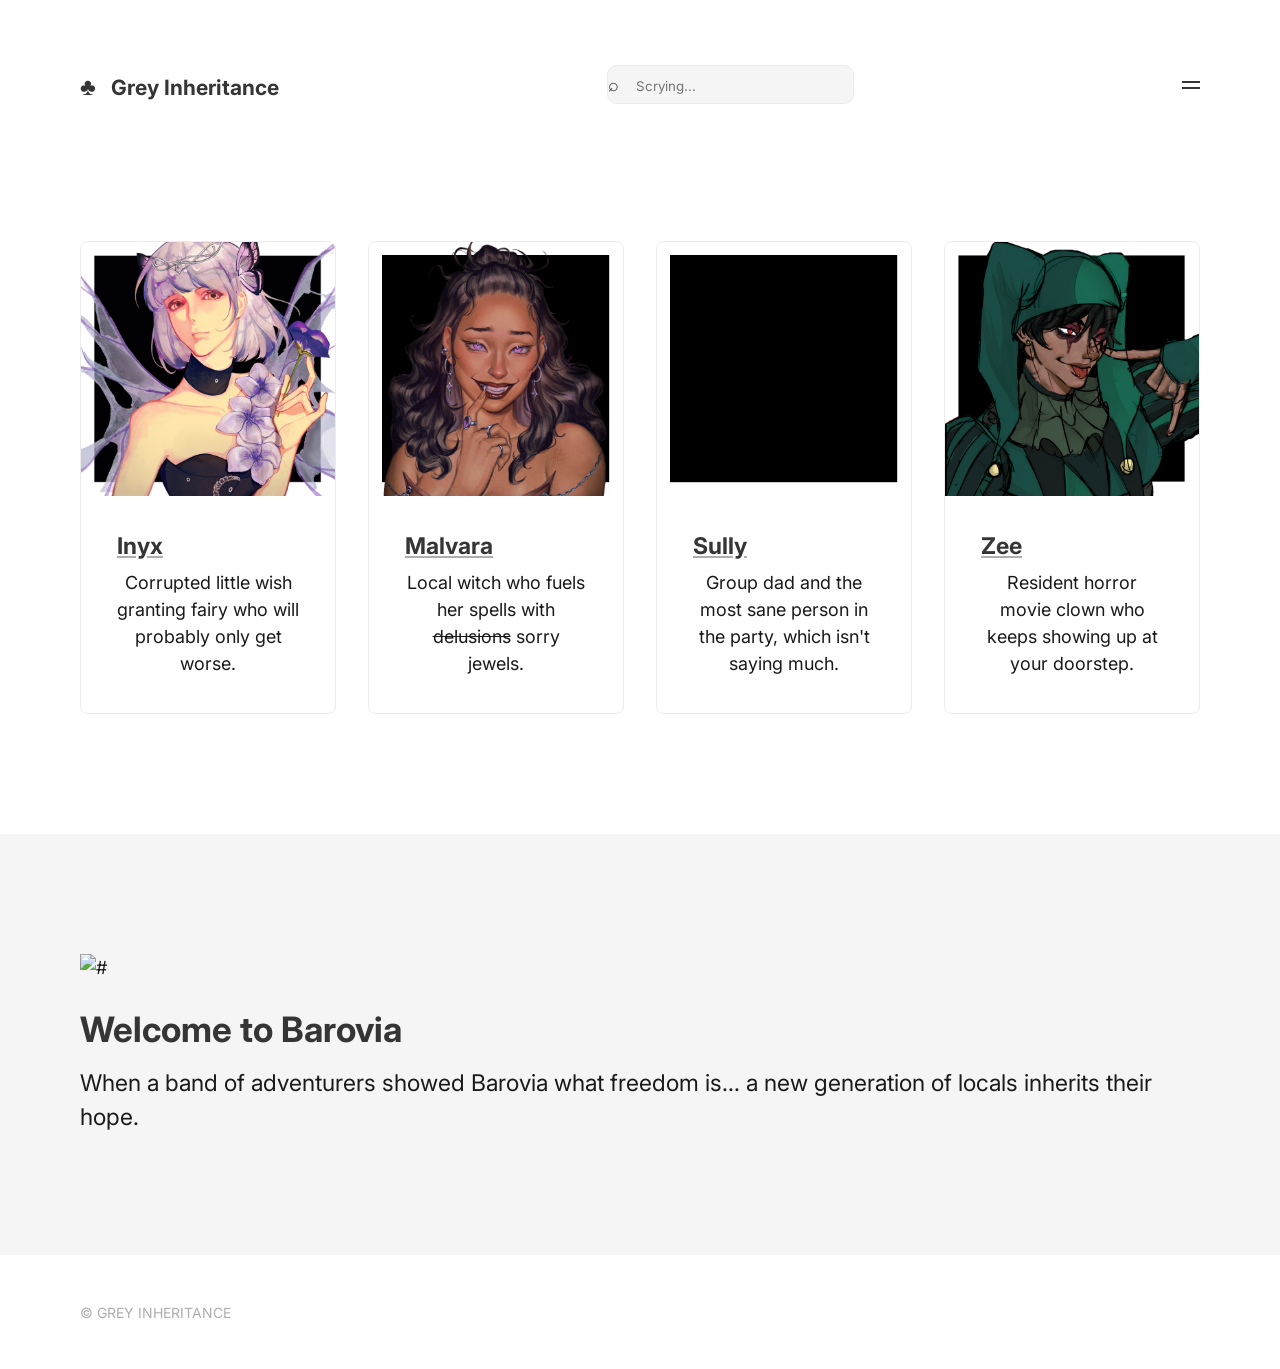
==== index.html @ 3dbb1778 "Update index.html" ====
<!DOCTYPE html>
<html lang="en">
  <head>
    <!-- META -->
    <meta charset="UTF-8">
    <meta name="viewport" content="width=device-width, initial-scale=1">
    <meta name="uisual" content="Made with Uisual (uisual.com)">
    <meta name="author" content="#">
    <meta name="description" content="#">
    <meta name="referrer" content="unsafe-url">
    <meta name="robots" content="index, follow">
    <!-- SPEED -->
    <link rel="preconnect" href="https://res.cloudinary.com">
    <link rel="dns-prefetch" href="https://res.cloudinary.com">
    <link rel="preconnect" href="https://fonts.googleapis.com">
    <link rel="dns-prefetch" href="https://fonts.googleapis.com">
    <link rel="preconnect" href="https://fonts.gstatic.com">
    <link rel="dns-prefetch" href="https://fonts.gstatic.com">
    <!-- LINK -->
    <link rel="me" href="#">
    <link rel="canonical" href="#">
    <link rel="icon" type="image/png" href="images/icon.png" sizes="48x48">
    <!-- PERFORMANCE -->
    <link rel="stylesheet" href="https://fonts.googleapis.com/css2?family=Inter:wght@400;700&display=swap">
    <link rel="preload" as="style" href="../code/style.css">
    <link rel="stylesheet" href="../code/style.css">
    <script src="../code/index.js" defer></script>
    <script src="https://code.jquery.com/jquery-4.0.0.min.js"></script>
    <script src="https://cdn.jsdelivr.net/npm/@webcomponents/webcomponentsjs@2/webcomponents-loader.min.js"></script>
    <script type="module" src="https://cdn.jsdelivr.net/gh/zerodevx/zero-md@1/src/zero-md.min.js"></script>
    <!-- TITLE -->
    <title>GREY INHERITANCE</title>
  </head>
  <body>
    <header role="banner" class="ui-section-header">
      <div class="ui-layout-container">
        <div class="ui-section-header__layout ui-layout-flex">
          <!-- TITLE -->
             <a href="/" style="text-decoration:none;"><h3><span style="font-size:1.5rem;">♣ </span>&nbsp; Grey Inheritance</h3></a>
          <!-- SEARCH BAR -->
          <form>
            <div class="ui-search-wrapper">
              <div class="ui-search-input">
                ⌕ &nbsp;
                <input type="search" class="ui-search-input-typer" placeholder="Scrying...">
              </div>
            </div>
          </form>
          <!-- HAMBURGER -->
          <input type="checkbox" id="ui-section-header--menu-id">
          <label for="ui-section-header--menu-id" class="ui-section-header--menu-icon"></label>
          <!-- MENU -->
          <nav role="navigation" class="ui-section-header--nav" id="hamburg_nav">
          </nav>
        </div>
      </div>
    </header>
    <main role="main">
      <section class="ui-section-feature">
        <div class="ui-layout-container">
          <div class="ui-section-feature__layout ui-layout-grid ui-layout-grid-4">
            <div class="ui-component-card ui-component-card--feature">
              <img src="images/characters/pcs/inyx.png" alt="#" loading="lazy">
              <div class="ui-component-card--feature-content">
                <h4 class="ui-component-card--feature-title"><a href="/inyx" title="Inyx">Inyx</a></h4>
                <p>Corrupted little wish granting fairy who will probably only get worse.</p>
              </div>
            </div>
            <div class="ui-component-card ui-component-card--feature">
              <img src="images/characters/pcs/malvara.png" alt="#" loading="lazy">
              <div class="ui-component-card--feature-content">
                <h4 class="ui-component-card--feature-title"><a href="/malvara" title="Malvara">Malvara</a></h4>
                <p>Local witch who fuels her spells with <strike>delusions</strike> sorry jewels.</p>
              </div>
            </div>
            <div class="ui-component-card ui-component-card--feature">
              <img src="images/characters/pcs/sully.png" alt="#" loading="lazy">
              <div class="ui-component-card--feature-content">
                <h4 class="ui-component-card--feature-title"><a href="/sully" title="Sully">Sully</a></h4>
                <p>Group dad and the most sane person in the party, which isn't saying much.</p>
              </div>
            </div>
            <div class="ui-component-card ui-component-card--feature">
              <img src="images/characters/pcs/zee.png" alt="#" loading="lazy">
              <div class="ui-component-card--feature-content">
                <h4 class="ui-component-card--feature-title"><a href="/zee" title="Zee">Zee</a></h4>
                <p>Resident horror movie clown who keeps showing up at your doorstep.</p>
              </div>
            </div>
          </div>
        </div>
      </section>
       <section class="ui-section-close">
        <div class="ui-layout-container">
          <div class="ui-section-close__layout ui-layout-flex">
            <div>
              <div class="ui-map">
                <img src="images/barovia.png" alt="#" loading="lazy">
              </div>
              <br>
              <h2>Welcome to Barovia</h2>
              <p class="ui-text-intro">When a band of adventurers showed Barovia what freedom is... a new generation of locals inherits their hope.</p>
            </div>
          </div>
        </div>
      </section>
    </main>
    <footer role="contentinfo" class="ui-section-footer">
      <div class="ui-layout-container">
        <div class="ui-section-footer__layout ui-layout-flex">
          <!-- COPYRIGHT -->
          <p class="ui-section-footer--copyright ui-text-note"><small>&copy; GREY INHERITANCE</small></p>
        </div>
      </div>
    </footer>
  </body>
</html>
---- code/style.css ----
/*--------------------------------------------------------------
TABLE OF CONTENT
----------------------------------------------------------------
1.0 VARIABLE
|  1.1 COLOR
|  1.2 TYPOGRAPHY
|  1.3 LAYOUT
2.0 FOUNDATION
3.0 TYPOGRAPHY
4.0 IMAGE
5.0 LAYOUT
6.0 COMPONENT
|  6.1 CTA
|  6.2 BUTTON
|  6.3 TOGGLE
|  6.4 CARD
|  6.5 LIST
7.0 SECTION
|  7.1 HEADER
|  7.4 FEATURE
|  7.8 CLOSE
|  7.9 FOOTER
8.0 MEDIA
|  8.1 768PX
|  8.2 1024PX
|  8.3 1200PX
--------------------------------------------------------------*/

/*--------------------------------------------------------------
1.0 VARIABLE
--------------------------------------------------------------*/

:root {

  /*------------------------------------------------------------
  |
  | 1.1 COLOR
  |
  ------------------------------------------------------------*/

  --ui-color-brand: #353535;

  /* COLOR PALETTE */

  --ui-color-n-000: #fff;
  --ui-color-n-050: #f5f5f5;
  --ui-color-n-100: #ebebeb;
  --ui-color-n-300: #aeaeae;
  --ui-color-n-500: #353535;
  --ui-color-n-700: #282828;
  --ui-color-n-900: #1a1a1a;

  /* BACKGROUND COLOR */
  
  --ui-color-background-primary  : var(--ui-color-n-000);
  --ui-color-background-secondary: var(--ui-color-n-050);
  --ui-color-background-tertiary : var(--ui-color-n-100);

  /* BORDER COLOR */

  --ui-color-border: var(--ui-color-n-100);

  /* TYPOGRAPHY COLOR */

  --ui-color-typography-heading: var(--ui-color-n-500);
  --ui-color-typography-body   : var(--ui-color-n-900);
  --ui-color-typography-note   : var(--ui-color-n-300);
  --ui-color-typography-button : var(--ui-color-n-000);

  /*------------------------------------------------------------
  |
  | 1.2 TYPOGRAPHY
  |
  ------------------------------------------------------------*/

  --ui-typography-typeface: "Inter", sans-serif;

  /* FONT SIZE */

  --ui-typography-h1: 1.9375rem;
  --ui-typography-h2: 1.5625rem;
  --ui-typography-h3: 1.25rem;
  --ui-typography-h4: 1rem;
  --ui-typography-p : 1rem;
  --ui-typography-s : .8125rem;

  /* LEADING */

  --ui-typography-h1-leading: 1.2;
  --ui-typography-h2-leading: 1.2;
  --ui-typography-h4-leading: 1.25;
  --ui-typography-p-leading : 1.5;

  /* MARGIN */

  --ui-typography-margin-heading: .75rem;
  --ui-typography-margin-body   : 1.125rem;

  /*------------------------------------------------------------
  |
  | 1.3 LAYOUT
  |
  ------------------------------------------------------------*/
  
  --ui-layout-container: 1.25rem;
  --ui-layout-grid     : 3.625rem;
  --ui-layout-gutter   : 1rem;

  /* GAP */
  
  --ui-gap-header  : 1rem;
  --ui-gap-cta     : .75rem;
  --ui-gap-hero    : 2rem;
  --ui-gap-customer: 2rem;
  --ui-gap-card    : 1.25rem;
  --ui-gap-pricing : 2rem;
  --ui-gap-faq     : 1.5rem;

  /* BORDER RADIUS */
  
  --ui-radius-avatar: 5rem;
  --ui-radius-button: 5rem;
  --ui-radius-card  : .5rem;

}

/*--------------------------------------------------------------
2.0 FOUNDATION
--------------------------------------------------------------*/

html { box-sizing: border-box; }

*,
*:before,
*:after { box-sizing: inherit; }

body {
  background-color: var(--ui-color-background-primary);
  color: var(--ui-color-typography-body);
  font-family: var(--ui-typography-typeface);
  font-feature-settings: "liga", "kern";
  font-size: var(--ui-typography-p);
  font-weight: 400;
  line-height: var(--ui-typography-p-leading);
  margin: 0 auto;
  text-rendering: optimizeLegibility;
  -webkit-font-smoothing: antialiased;
}

/*--------------------------------------------------------------
3.0 TYPOGRAPHY
--------------------------------------------------------------*/

a {
  color: var(--ui-color-brand);
  text-decoration-color: var(--ui-color-typography-note);
}

h1,
h2,
h4,
p,
ul { margin-top: 0; }

h1,
h2,
h4 { color: var(--ui-color-typography-heading); }

h1,
h2,
h3 { margin-bottom: var(--ui-typography-margin-heading); }

h1 {
  font-size: var(--ui-typography-h1);
  line-height: var(--ui-typography-h1-leading);
}

h2 {
  font-size: var(--ui-typography-h2);
  line-height: var(--ui-typography-h2-leading);
}

h4 {
  font-size: var(--ui-typography-h4);
  line-height: var(--ui-typography-h4-leading);
}

p,
ul { margin-bottom: calc((0.8)*var(--ui-typography-margin-heading)); }

p:last-child,
ul:last-child { margin-bottom: 0; }

strong { font-weight: 700; }

small { font-size: var(--ui-typography-s); }

.ui-text-note {
  color: var(--ui-color-typography-note);
  line-height: 1;
}

/*--------------------------------------------------------------
4.0 IMAGE
--------------------------------------------------------------*/

img,
svg {
  display: block;
  height: auto;
  margin: 0 auto;
  max-width: 100%;
}

/*--------------------------------------------------------------
5.0 LAYOUT
--------------------------------------------------------------*/

.ui-layout-container {
  padding-left: var(--ui-layout-container);
  padding-right: var(--ui-layout-container);
}

.ui-layout-flex,
.ui-layout-grid {
  align-items: center;
  justify-content: center;
}

.ui-layout-flex { display: flex; }

.ui-layout-grid { display: grid; }

/*--------------------------------------------------------------
6.0 COMPONENT
--------------------------------------------------------------*/

/*--------------------------------------------------------------
|
| 6.1 CTA
|
--------------------------------------------------------------*/

.ui-component-cta {
  flex-direction: column;
  row-gap: var(--ui-gap-cta);
}

/*--------------------------------------------------------------
|
| 6.2 BUTTON
|
--------------------------------------------------------------*/

.ui-component-button {
  border: .0625rem solid var(--ui-color-brand);
  border-radius: var(--ui-radius-button);
  display: block;
  font-weight: 700;
  line-height: 1;
  text-align: center;
  text-decoration: none;
}

.ui-component-button-primary {
  background-color: var(--ui-color-brand);
  color: var(--ui-color-typography-button);
}

.ui-component-button-secondary {
  background-color: var(--ui-color-background-primary);
  color: var(--ui-color-brand);
}

.ui-component-button-big,
.ui-component-button-normal { padding: .75rem 1rem .875rem; }

.ui-component-button-big { width: 100%; }

.ui-component-button-normal { width: fit-content; }

/*--------------------------------------------------------------
|
| 6.3 TOGGLE
|
--------------------------------------------------------------*/

input[name="toggle"] { display: none; }

.ui-component-toggle {
  background-color: var(--ui-color-background-tertiary);
  border-radius: var(--ui-radius-button);
  color: var(--ui-color-typography-note);
  font-size: var(--ui-typography-s);
  font-weight: 700;
  line-height: 1;
  margin: var(--ui-gap-pricing) auto .5rem;
  padding: .25rem;
  width: max-content;
}

.ui-component-toggle--label {
  border-radius: var(--ui-radius-button);
  cursor: pointer;
  padding: .5rem .625rem;
}

#ui-component-toggle__monthly:checked ~
div label[for=ui-component-toggle__monthly],
#ui-component-toggle__yearly:checked ~
div label[for=ui-component-toggle__yearly] {
  background-color: var(--ui-color-background-primary);
  color: var(--ui-color-typography-body);
}

/*--------------------------------------------------------------
|
| 6.4 CARD
|
--------------------------------------------------------------*/

.ui-component-card {
  border: .0625rem solid var(--ui-color-border);
  border-radius: var(--ui-radius-card);
  overflow: hidden;
  width: 100%;
}

.ui-component-card-npc-cont {
  border: .0625rem solid var(--ui-color-border);
  border-radius: var(--ui-radius-card);
  padding: 20px;
  overflow: hidden;
  width: 100%;
}

.ui-component-card-npc {
  display: flex;
  flex-direction: row;
  row-gap: var(--ui-gap-cta);
  margin: 10px;
  align-items: center;
  justify-content: center;
  overflow: hidden;
  width: 100%;
}

.ui-component-card--feature-npc { flex:1; }

/*--------------------------------------------------------------
|
| 6.5 LIST
|
--------------------------------------------------------------*/

.ui-component-list {
  grid-template-columns: 1fr;
  row-gap: .75rem;
}

.ui-component-list--item {
  background-position: left center;
  background-repeat: no-repeat;
  background-size: 1.125rem;
  list-style: none;
  padding-left: 1.875rem;
}

.ui-component-list--item-check {
  background-image: url(https://res.cloudinary.com/uisual/image/upload/assets/icons/check.svg);
}

.ui-component-list--item-cross {
  background-image: url(https://res.cloudinary.com/uisual/image/upload/assets/icons/cross.svg);
}

/*--------------------------------------------------------------
7.0 SECTION
--------------------------------------------------------------*/

/*--------------------------------------------------------------
|
| 7.1 HEADER
|
--------------------------------------------------------------*/

.ui-section-header {
  padding-bottom: 1.25rem;
  padding-top: 1.25rem;
}

.ui-section-header h2, h3, h4 {
  text-align: left;
  align-items: left;
  justify-content: left;
}

.ui-section-header__layout { justify-content: space-between; }

/* LOGO */

.ui-section-header--logo { z-index: 1; }

/* SEARCH BAR */

.ui-search-wrapper {
  width:max-content;
  display:flex;
  align-items: left;
  justify-content: left;
  float:left;
  margin-left:0px;
  padding-left:0px;
}

.ui-search-input {
  padding: 5px 0;
  border-radius: 10px;
  border:1px solid var(--ui-color-border);
  background:var(--ui-color-background-secondary);
  font-family:var(--ui-typography-typeface);
  color:var(--ui-color-typography-heading);
  outline:none;
  z-index:2;
}


.ui-search-input-typer {
  background:var(--ui-color-background-secondary);
  font-family:var(--ui-typography-typeface);
  color:var(--ui-color-typography-heading);
  outline:none;
  border:none;
}


/* HAMBURGER */

#ui-section-header--menu-id { display: none; }

.ui-section-header--menu-icon {
  cursor: pointer;
  display: block;
  height: 1.125rem;
  padding-bottom: .25rem;
  padding-top: .25rem;
  position: relative;
  width: 1.125rem;
  z-index:4;
}

.ui-section-header--menu-icon::before,
.ui-section-header--menu-icon::after {
  background: var(--ui-color-brand);
  content: "";
  height: .125rem;
  left: 0;
  position: absolute;
  transition: all 250ms cubic-bezier(.785, .135, .15, .86);
  width: 1.125rem;
}

.ui-section-header--menu-icon::before { top: .3125rem; }

.ui-section-header--menu-icon::after { top: .6875rem; }

#ui-section-header--menu-id:checked ~
.ui-section-header--menu-icon::before {
  transform: translateY(3px) rotate(135deg);
}

#ui-section-header--menu-id:checked ~
.ui-section-header--menu-icon::after {
  transform: translateY(-3px) rotate(45deg);
}

/* MENU */

.ui-section-header--nav {
  background-color: var(--ui-color-background-primary);
  box-shadow: 0 .5rem 1rem rgba(0,0,0,.05);
  height:100%;
  gap: var(--ui-gap-header);
  right: 0;
  opacity: 0;
  padding: 7.265rem 5rem 5rem;
  position: absolute;
  top: -1rem;
  transition: all 250ms cubic-bezier(.785, .135, .15, .86);
  visibility: hidden;
}

#ui-section-header--menu-id:checked ~
.ui-section-header--nav {
  font-size: var(--ui-typography-h3);
  opacity: 1;
  z-index:3;
  top: 0;
  visibility: visible;
}

.ui-section-header--nav-link {
  font-size: var(--ui-typography-h3);
  display: block;
  padding: .5rem;
  text-decoration: none;
}

.ui-section-header--nav-link a {
  display: block;
  width:100%;
  text-indent: 20px;
}

/*--------------------------------------------------------------
|
| 7.4 FEATURE
|
--------------------------------------------------------------*/

.ui-section-feature {
  padding-bottom: 5rem;
  padding-top: 5rem;
}

.ui-section-feature__layout { row-gap: var(--ui-gap-card); }

/* CARD */

.ui-component-card--feature { text-align: center; }

.ui-component-card--feature-content { padding: 2.25rem 1.5rem; }

.ui-component-card--feature-title { margin-bottom: .5rem; }



/*--------------------------------------------------------------
|
| 7.5 CHARACTER PAGES
|
--------------------------------------------------------------*/

.ui-section-feature-char {
  padding-bottom: 5rem;
  padding-top: 5rem;
}

.ui-section-feature-char__layout { row-gap: var(--ui-gap-card); }

/* CARD */

.ui-component-card--feature-char { text-align: justify; }

.ui-component-card--feature-char-content { padding: 2.25rem 1.5rem; }

.ui-component-card--feature-char-title { margin-bottom: .5rem; }

.ui-component-card--feature-char-pic {
  padding: 1.5rem 1rem 1.5rem 1.5rem; 
  border: .0625rem solid var(--ui-color-border);
  border-radius: var(--ui-radius-card);
  margin: 20px 0 20px 20px;
}

.ui-component-card--feature-char-pic img { margin-bottom:20px; padding:0px; border: .0625rem solid var(--ui-color-border); }

blockquote { margin-left:0.9rem; }
blockquote::before {
  content: "❝";
  font-size:5em;
  position:absolute;
  padding-top:calc((1.5)*var(--ui-typography-p));
  z-index:-1;
  margin-top:calc((-3.5)*var(--ui-typography-p));
  margin-left:-1.5rem;
  color:var(--ui-color-border);
}

blockquote>* {
  position: relative;
  z-index: 2;
}

.spoiler {
  max-width:100%;
  margin:1em 0;
}

.spoiler__icon { transition: transform 0.3s; padding-left:20px; font-size:var(--ui-typography-h4); }
.spoiler--open .spoiler__icon { transform:rotate(90deg) translate(-30%, -25%); }
.spoiler--open .spoiler__content-wrap { grid-template-rows: 1fr; }

.spoiler__title-bar {
  display:flex;
  align-items:center;
  padding:5px;
  user-select:none;
  background-color:var(--ui-color-border);
  cursor:pointer;
}
.spoiler__title { font-weight:bold; font-size:var(--ui-typography-h4); }
.spoiler__content { padding: 0 5px; overflow: hidden; color:#888888; font-style:italic; }

.spoiler__content-wrap {
  display:grid;
  grid-template-rows: 0fr;
  transition: grid-template-rows 0.3s ease-out;
}
  
hr { 
  border:none;
  height:1px;
  background-color:var(--ui-color-border);
}

table { 
  width: 100%; 
  table-layout: auto; 
}
td { 
  width: fit-content; 
  font-size: 0.9rem; 
  border: .0625rem solid var(--ui-color-border);
  margin:0;
  padding:2px 5px;
}
th { 
  font-size:1rem;
  background-color:var(--ui-color-border);
  border: .0625rem solid var(--ui-color-border); 
  margin:0;
  padding:2px 5px;
}

/*--------------------------------------------------------------
|
| 7.8 CLOSE
|
--------------------------------------------------------------*/

.ui-section-close {
  background-color: var(--ui-color-background-secondary);
  padding-bottom: 5rem;
  padding-top: 5rem;
  text-align: center;
}

.ui-section-close__layout {
  align-items: stretch;
  flex-direction: column;
  row-gap: var(--ui-typography-margin-body);
}

.ui-section-close__layout img {
  margin-left: auto;
  margin-right: auto;
}

.ui-map {
  position: relative;
}

.ui-map a {
  z-index:2;
  font-style:none;
  text-decoration: none;
}

.ui-map--city a, .ui-map--loc a {
  position:absolute;
}

.ui-map--city a {
  color: #db2637;
  font-size: 20px;
  font-style:none;
  text-decoration: none;
  -webkit-text-stroke: 2px black;
}

.ui-map--loc a {
  color: black;
  font-size: 18px;
  font-style:none;
  text-decoration: none;
  -webkit-text-stroke: 2px #db2637;
}

/*--------------------------------------------------------------
|
| 7.9 FOOTER
|
--------------------------------------------------------------*/

.ui-section-footer {
  padding-bottom: 1.25rem;
  padding-top: 1.25rem;
}

.ui-section-footer__layout {
  column-gap: var(--ui-layout-gutter);
}

.ui-section-footer--copyright {
  margin-bottom: 0;
  margin-right: auto;
}

/*--------------------------------------------------------------
8.0 MEDIA
--------------------------------------------------------------*/

/*--------------------------------------------------------------
|
| 8.1 768PX
|
--------------------------------------------------------------*/

@media screen and (min-width: 48rem) {

  /*------------------------------------------------------------
  VARIABLE
  ------------------------------------------------------------*/
  
  :root {

    /*----------------------------------------------------------
    |
    | TYPOGRAPHY
    |
    ----------------------------------------------------------*/

    /* FONT SIZE */

    --ui-typography-h1: 2.1875rem;
    --ui-typography-h2: 1.75rem;
    --ui-typography-h4: 1.125rem;
    --ui-typography-p : 1.125rem;
    --ui-typography-s : .875rem;

    /* MARGIN */

    --ui-typography-margin-body: 1.25rem;

    /*----------------------------------------------------------
    |
    | LAYOUT
    |
    ----------------------------------------------------------*/

    --ui-layout-container: 4.25rem;
    --ui-layout-gutter   : 1.5rem;

    /* GAP */

    --ui-gap-header: 1.5rem;
    --ui-gap-card  : 1.5rem;
    --ui-gap-faq   : 2rem;

  }

  /*------------------------------------------------------------
  IMAGE
  ------------------------------------------------------------*/

  .ui-image-half-right {
    padding-left: var(--ui-layout-gutter);
  }

  /*------------------------------------------------------------
  LAYOUT
  ------------------------------------------------------------*/

  .ui-layout-container,
  .ui-layout-column-center {
    margin-left: auto;
    margin-right: auto;
  }

  .ui-layout-grid-2,
  .ui-layout-grid-3 {
    column-gap: var(--ui-layout-gutter);
    grid-template-columns: repeat(2, 1fr);
    justify-items: center;
  }

  .ui-layout-grid-3 div:nth-of-type(3) {
    left: calc(50% + (var(--ui-layout-gutter) / 2));
    position: relative;
  }

  .ui-layout-grid-4 {
    column-gap: var(--ui-layout-gutter);
    grid-template-columns: repeat(3, 1fr);
    justify-items: center;
  }

  .ui-layout-grid-4 div:nth-of-type(4) {
    left: calc(50% + (var(--ui-layout-gutter) / 2));
    position: relative;
  }

  .ui-layout-column-4 {
    width: calc((var(--ui-layout-grid) * 4) +
           (var(--ui-layout-gutter) * 3));
  }

  /*------------------------------------------------------------
  COMPONENT
  ------------------------------------------------------------*/

  /*------------------------------------------------------------
  |
  | LIST
  |
  ------------------------------------------------------------*/

  .ui-component-list--item {
    background-size: 1.25rem;
    padding-left: 2rem;
  }

  /*------------------------------------------------------------
  SECTION
  ------------------------------------------------------------*/

  /*------------------------------------------------------------
  |
  | HEADER
  |
  ------------------------------------------------------------*/

  .ui-section-header {
    padding-bottom: 0;
    padding-top: 2rem;
  }

  /*------------------------------------------------------------
  |
  | HERO
  |
  ------------------------------------------------------------*/

  .ui-section-hero { text-align: left; }

  .ui-section-hero .ui-component-cta { align-items: start; }

  .ui-component-card--feature-char-pic { 
    width: 100%; 
    float: center; 
  }

  .ui-component-card-npc {
    flex-direction: column;
    border: .0625rem solid var(--ui-color-border);
  }

  /*------------------------------------------------------------
  |
  | CUSTOMER
  |
  ------------------------------------------------------------*/

  .ui-section-customer__layout {
    column-gap: var(--ui-gap-customer);
    flex-direction: row;
  }
  
  .ui-section-customer--logo {
    margin-left: 0;
    margin-right: 0;
  }

  /*------------------------------------------------------------
  |
  | FEATURE
  |
  ------------------------------------------------------------*/

  .ui-component-card--feature-content {
    padding-left: 2.25rem;
    padding-right: 2.25rem;
  }

  /*------------------------------------------------------------
  |
  | PRICING
  |
  ------------------------------------------------------------*/

  .ui-component-card--pricing { padding: 2rem 2rem 2.25rem; }

  /*------------------------------------------------------------
  |
  | FAQ
  |
  ------------------------------------------------------------*/

  .ui-section-faq__layout { margin-bottom: 3rem; }

  .ui-section-faq--answer { padding-left: 2rem; }

  /*------------------------------------------------------------
  |
  | CLOSE
  |
  ------------------------------------------------------------*/

  .ui-section-close__layout {
    align-items: center;
    column-gap: var(--ui-layout-gutter);
    flex-direction: row;
    justify-content: space-between;
    text-align: left;
  }

  /*------------------------------------------------------------
  |
  | FOOTER
  |
  ------------------------------------------------------------*/

  .ui-section-footer {
    padding-bottom: 2rem;
    padding-top: 2rem;
  }
  
}

/*--------------------------------------------------------------
|
| 8.2 1024PX
|
--------------------------------------------------------------*/

@media screen and (min-width: 64rem) {

  /*------------------------------------------------------------
  VARIABLE
  ------------------------------------------------------------*/

  :root {

    /*----------------------------------------------------------
    |
    | LAYOUT
    |
    ----------------------------------------------------------*/

    --ui-layout-container: 0;
  
  }

  /*------------------------------------------------------------
  LAYOUT
  ------------------------------------------------------------*/
  
  .ui-layout-container { width: 60rem; }

  .ui-layout-grid-3 { grid-template-columns: repeat(3, 1fr); }

  .ui-layout-grid-3 div:nth-of-type(3) { position: static; }

  .ui-layout-grid-4 { grid-template-columns: repeat(4, 1fr); }

  .ui-layout-grid-4 div:nth-of-type(4) { position: static; }

  /*------------------------------------------------------------
  SECTION
  ------------------------------------------------------------*/

  /*------------------------------------------------------------
  |
  | HERO
  |
  ------------------------------------------------------------*/

  .ui-section-hero .ui-component-cta {
    align-items: center;
    column-gap: var(--ui-gap-cta);
    flex-direction: row;
    justify-content: start;
  }

  .ui-component-card--feature-char-pic { 
    width: 35%; 
    float: right; 
  }

  .ui-component-card-npc {
    flex-direction: row;
    border: none;
  }

}

/*--------------------------------------------------------------
|
| 8.3 1200PX
|
--------------------------------------------------------------*/

@media screen and (min-width: 75rem) {

  /*------------------------------------------------------------
  VARIABLE
  ------------------------------------------------------------*/

  :root {

    /*----------------------------------------------------------
    |
    | TYPOGRAPHY
    |
    ----------------------------------------------------------*/

    /* FONT SIZE */

    --ui-typography-h1: 2.75rem;
    --ui-typography-h2: 2.1875rem;
    --ui-typography-h4: 1.4375rem;

    /* MARGIN */

    --ui-typography-margin-heading: 1rem;
    --ui-typography-margin-body   : 1.75rem;

    /*----------------------------------------------------------
    |
    | LAYOUT
    |
    ----------------------------------------------------------*/

    --ui-layout-grid  : 4rem;
    --ui-layout-gutter: 2rem;

    /* GAP */

    --ui-gap-header  : 2rem;
    --ui-gap-customer: 4rem;
    --ui-gap-card    : 2rem;
    --ui-gap-pricing : 3rem;
    
  }

  /*------------------------------------------------------------
  TYPOGRAPHY
  ------------------------------------------------------------*/

  .ui-text-intro { font-size: var(--ui-typography-h4); }

  /*------------------------------------------------------------
  LAYOUT
  ------------------------------------------------------------*/
  
  .ui-layout-container { width: 70rem; }

  /*------------------------------------------------------------
  COMPONENT
  ------------------------------------------------------------*/

  /*------------------------------------------------------------
  |
  | BUTTON
  |
  ------------------------------------------------------------*/

  .ui-component-button-big,
  .ui-component-button-normal {
    padding-bottom: 1.125rem;
    padding-top: 1rem;
  }

  /*------------------------------------------------------------
  SECTION
  ------------------------------------------------------------*/

  /*------------------------------------------------------------
  |
  | HEADER
  |
  ------------------------------------------------------------*/

  .ui-section-header { padding-top: 3rem; }

  /*------------------------------------------------------------
  |
  | HERO
  |
  ------------------------------------------------------------*/

  .ui-section-hero {
    padding-bottom: 7.5rem;
    padding-top: 7.5rem;
  }

  .ui-component-card--feature-char-pic { 
    width: 35%; 
    float: right; 
  }

  /*------------------------------------------------------------
  |
  | CUSTOMER
  |
  ------------------------------------------------------------*/

  .ui-section-customer--logo { height: 2rem; }
  
  .ui-section-customer--logo-str { height: 2.25rem; }
  
  .ui-section-customer--logo-bhn { height: 1.75rem; }

  /*------------------------------------------------------------
  |
  | FEATURE
  |
  ------------------------------------------------------------*/

  .ui-section-feature {
    padding-bottom: 7.5rem;
    padding-top: 7.5rem;
  }

  /*------------------------------------------------------------
  |
  | TESTIMONIAL
  |
  ------------------------------------------------------------*/

  .ui-section-testimonial {
    padding-bottom: 7.5rem;
    padding-top: 7.5rem;
  }

  /*------------------------------------------------------------
  |
  | PRICING
  |
  ------------------------------------------------------------*/

  .ui-section-pricing {
    padding-bottom: 7.5rem;
    padding-top: 7.5rem;
  }

  .ui-component-card--pricing { padding: 3rem; }

  /*------------------------------------------------------------
  |
  | FAQ
  |
  ------------------------------------------------------------*/

  .ui-section-faq { padding-bottom: 7.5rem; }

  .ui-section-faq__layout { margin-bottom: 5rem; }

  /*------------------------------------------------------------
  |
  | CLOSE
  |
  ------------------------------------------------------------*/

  .ui-section-close {
    padding-bottom: 7.5rem;
    padding-top: 7.5rem;
  }
  
  /*------------------------------------------------------------
  |
  | FOOTER
  |
  ------------------------------------------------------------*/

  .ui-section-footer {
    padding-bottom: 3rem;
    padding-top: 3rem;
  }

}
---- code/style.css ----
/*--------------------------------------------------------------
TABLE OF CONTENT
----------------------------------------------------------------
1.0 VARIABLE
|  1.1 COLOR
|  1.2 TYPOGRAPHY
|  1.3 LAYOUT
2.0 FOUNDATION
3.0 TYPOGRAPHY
4.0 IMAGE
5.0 LAYOUT
6.0 COMPONENT
|  6.1 CTA
|  6.2 BUTTON
|  6.3 TOGGLE
|  6.4 CARD
|  6.5 LIST
7.0 SECTION
|  7.1 HEADER
|  7.4 FEATURE
|  7.8 CLOSE
|  7.9 FOOTER
8.0 MEDIA
|  8.1 768PX
|  8.2 1024PX
|  8.3 1200PX
--------------------------------------------------------------*/

/*--------------------------------------------------------------
1.0 VARIABLE
--------------------------------------------------------------*/

:root {

  /*------------------------------------------------------------
  |
  | 1.1 COLOR
  |
  ------------------------------------------------------------*/

  --ui-color-brand: #353535;

  /* COLOR PALETTE */

  --ui-color-n-000: #fff;
  --ui-color-n-050: #f5f5f5;
  --ui-color-n-100: #ebebeb;
  --ui-color-n-300: #aeaeae;
  --ui-color-n-500: #353535;
  --ui-color-n-700: #282828;
  --ui-color-n-900: #1a1a1a;

  /* BACKGROUND COLOR */
  
  --ui-color-background-primary  : var(--ui-color-n-000);
  --ui-color-background-secondary: var(--ui-color-n-050);
  --ui-color-background-tertiary : var(--ui-color-n-100);

  /* BORDER COLOR */

  --ui-color-border: var(--ui-color-n-100);

  /* TYPOGRAPHY COLOR */

  --ui-color-typography-heading: var(--ui-color-n-500);
  --ui-color-typography-body   : var(--ui-color-n-900);
  --ui-color-typography-note   : var(--ui-color-n-300);
  --ui-color-typography-button : var(--ui-color-n-000);

  /*------------------------------------------------------------
  |
  | 1.2 TYPOGRAPHY
  |
  ------------------------------------------------------------*/

  --ui-typography-typeface: "Inter", sans-serif;

  /* FONT SIZE */

  --ui-typography-h1: 1.9375rem;
  --ui-typography-h2: 1.5625rem;
  --ui-typography-h3: 1.25rem;
  --ui-typography-h4: 1rem;
  --ui-typography-p : 1rem;
  --ui-typography-s : .8125rem;

  /* LEADING */

  --ui-typography-h1-leading: 1.2;
  --ui-typography-h2-leading: 1.2;
  --ui-typography-h4-leading: 1.25;
  --ui-typography-p-leading : 1.5;

  /* MARGIN */

  --ui-typography-margin-heading: .75rem;
  --ui-typography-margin-body   : 1.125rem;

  /*------------------------------------------------------------
  |
  | 1.3 LAYOUT
  |
  ------------------------------------------------------------*/
  
  --ui-layout-container: 1.25rem;
  --ui-layout-grid     : 3.625rem;
  --ui-layout-gutter   : 1rem;

  /* GAP */
  
  --ui-gap-header  : 1rem;
  --ui-gap-cta     : .75rem;
  --ui-gap-hero    : 2rem;
  --ui-gap-customer: 2rem;
  --ui-gap-card    : 1.25rem;
  --ui-gap-pricing : 2rem;
  --ui-gap-faq     : 1.5rem;

  /* BORDER RADIUS */
  
  --ui-radius-avatar: 5rem;
  --ui-radius-button: 5rem;
  --ui-radius-card  : .5rem;

}

/*--------------------------------------------------------------
2.0 FOUNDATION
--------------------------------------------------------------*/

html { box-sizing: border-box; }

*,
*:before,
*:after { box-sizing: inherit; }

body {
  background-color: var(--ui-color-background-primary);
  color: var(--ui-color-typography-body);
  font-family: var(--ui-typography-typeface);
  font-feature-settings: "liga", "kern";
  font-size: var(--ui-typography-p);
  font-weight: 400;
  line-height: var(--ui-typography-p-leading);
  margin: 0 auto;
  text-rendering: optimizeLegibility;
  -webkit-font-smoothing: antialiased;
}

/*--------------------------------------------------------------
3.0 TYPOGRAPHY
--------------------------------------------------------------*/

a {
  color: var(--ui-color-brand);
  text-decoration-color: var(--ui-color-typography-note);
}

h1,
h2,
h4,
p,
ul { margin-top: 0; }

h1,
h2,
h4 { color: var(--ui-color-typography-heading); }

h1,
h2,
h3 { margin-bottom: var(--ui-typography-margin-heading); }

h1 {
  font-size: var(--ui-typography-h1);
  line-height: var(--ui-typography-h1-leading);
}

h2 {
  font-size: var(--ui-typography-h2);
  line-height: var(--ui-typography-h2-leading);
}

h4 {
  font-size: var(--ui-typography-h4);
  line-height: var(--ui-typography-h4-leading);
}

p,
ul { margin-bottom: calc((0.8)*var(--ui-typography-margin-heading)); }

p:last-child,
ul:last-child { margin-bottom: 0; }

strong { font-weight: 700; }

small { font-size: var(--ui-typography-s); }

.ui-text-note {
  color: var(--ui-color-typography-note);
  line-height: 1;
}

/*--------------------------------------------------------------
4.0 IMAGE
--------------------------------------------------------------*/

img,
svg {
  display: block;
  height: auto;
  margin: 0 auto;
  max-width: 100%;
}

/*--------------------------------------------------------------
5.0 LAYOUT
--------------------------------------------------------------*/

.ui-layout-container {
  padding-left: var(--ui-layout-container);
  padding-right: var(--ui-layout-container);
}

.ui-layout-flex,
.ui-layout-grid {
  align-items: center;
  justify-content: center;
}

.ui-layout-flex { display: flex; }

.ui-layout-grid { display: grid; }

/*--------------------------------------------------------------
6.0 COMPONENT
--------------------------------------------------------------*/

/*--------------------------------------------------------------
|
| 6.1 CTA
|
--------------------------------------------------------------*/

.ui-component-cta {
  flex-direction: column;
  row-gap: var(--ui-gap-cta);
}

/*--------------------------------------------------------------
|
| 6.2 BUTTON
|
--------------------------------------------------------------*/

.ui-component-button {
  border: .0625rem solid var(--ui-color-brand);
  border-radius: var(--ui-radius-button);
  display: block;
  font-weight: 700;
  line-height: 1;
  text-align: center;
  text-decoration: none;
}

.ui-component-button-primary {
  background-color: var(--ui-color-brand);
  color: var(--ui-color-typography-button);
}

.ui-component-button-secondary {
  background-color: var(--ui-color-background-primary);
  color: var(--ui-color-brand);
}

.ui-component-button-big,
.ui-component-button-normal { padding: .75rem 1rem .875rem; }

.ui-component-button-big { width: 100%; }

.ui-component-button-normal { width: fit-content; }

/*--------------------------------------------------------------
|
| 6.3 TOGGLE
|
--------------------------------------------------------------*/

input[name="toggle"] { display: none; }

.ui-component-toggle {
  background-color: var(--ui-color-background-tertiary);
  border-radius: var(--ui-radius-button);
  color: var(--ui-color-typography-note);
  font-size: var(--ui-typography-s);
  font-weight: 700;
  line-height: 1;
  margin: var(--ui-gap-pricing) auto .5rem;
  padding: .25rem;
  width: max-content;
}

.ui-component-toggle--label {
  border-radius: var(--ui-radius-button);
  cursor: pointer;
  padding: .5rem .625rem;
}

#ui-component-toggle__monthly:checked ~
div label[for=ui-component-toggle__monthly],
#ui-component-toggle__yearly:checked ~
div label[for=ui-component-toggle__yearly] {
  background-color: var(--ui-color-background-primary);
  color: var(--ui-color-typography-body);
}

/*--------------------------------------------------------------
|
| 6.4 CARD
|
--------------------------------------------------------------*/

.ui-component-card {
  border: .0625rem solid var(--ui-color-border);
  border-radius: var(--ui-radius-card);
  overflow: hidden;
  width: 100%;
}

.ui-component-card-npc-cont {
  border: .0625rem solid var(--ui-color-border);
  border-radius: var(--ui-radius-card);
  padding: 20px;
  overflow: hidden;
  width: 100%;
}

.ui-component-card-npc {
  display: flex;
  flex-direction: row;
  row-gap: var(--ui-gap-cta);
  margin: 10px;
  align-items: center;
  justify-content: center;
  overflow: hidden;
  width: 100%;
}

.ui-component-card--feature-npc { flex:1; }

/*--------------------------------------------------------------
|
| 6.5 LIST
|
--------------------------------------------------------------*/

.ui-component-list {
  grid-template-columns: 1fr;
  row-gap: .75rem;
}

.ui-component-list--item {
  background-position: left center;
  background-repeat: no-repeat;
  background-size: 1.125rem;
  list-style: none;
  padding-left: 1.875rem;
}

.ui-component-list--item-check {
  background-image: url(https://res.cloudinary.com/uisual/image/upload/assets/icons/check.svg);
}

.ui-component-list--item-cross {
  background-image: url(https://res.cloudinary.com/uisual/image/upload/assets/icons/cross.svg);
}

/*--------------------------------------------------------------
7.0 SECTION
--------------------------------------------------------------*/

/*--------------------------------------------------------------
|
| 7.1 HEADER
|
--------------------------------------------------------------*/

.ui-section-header {
  padding-bottom: 1.25rem;
  padding-top: 1.25rem;
}

.ui-section-header h2, h3, h4 {
  text-align: left;
  align-items: left;
  justify-content: left;
}

.ui-section-header__layout { justify-content: space-between; }

/* LOGO */

.ui-section-header--logo { z-index: 1; }

/* SEARCH BAR */

.ui-search-wrapper {
  width:max-content;
  display:flex;
  align-items: left;
  justify-content: left;
  float:left;
  margin-left:0px;
  padding-left:0px;
}

.ui-search-input {
  padding: 5px 0;
  border-radius: 10px;
  border:1px solid var(--ui-color-border);
  background:var(--ui-color-background-secondary);
  font-family:var(--ui-typography-typeface);
  color:var(--ui-color-typography-heading);
  outline:none;
  z-index:2;
}


.ui-search-input-typer {
  background:var(--ui-color-background-secondary);
  font-family:var(--ui-typography-typeface);
  color:var(--ui-color-typography-heading);
  outline:none;
  border:none;
}


/* HAMBURGER */

#ui-section-header--menu-id { display: none; }

.ui-section-header--menu-icon {
  cursor: pointer;
  display: block;
  height: 1.125rem;
  padding-bottom: .25rem;
  padding-top: .25rem;
  position: relative;
  width: 1.125rem;
  z-index:4;
}

.ui-section-header--menu-icon::before,
.ui-section-header--menu-icon::after {
  background: var(--ui-color-brand);
  content: "";
  height: .125rem;
  left: 0;
  position: absolute;
  transition: all 250ms cubic-bezier(.785, .135, .15, .86);
  width: 1.125rem;
}

.ui-section-header--menu-icon::before { top: .3125rem; }

.ui-section-header--menu-icon::after { top: .6875rem; }

#ui-section-header--menu-id:checked ~
.ui-section-header--menu-icon::before {
  transform: translateY(3px) rotate(135deg);
}

#ui-section-header--menu-id:checked ~
.ui-section-header--menu-icon::after {
  transform: translateY(-3px) rotate(45deg);
}

/* MENU */

.ui-section-header--nav {
  background-color: var(--ui-color-background-primary);
  box-shadow: 0 .5rem 1rem rgba(0,0,0,.05);
  height:100%;
  gap: var(--ui-gap-header);
  right: 0;
  opacity: 0;
  padding: 7.265rem 5rem 5rem;
  position: absolute;
  top: -1rem;
  transition: all 250ms cubic-bezier(.785, .135, .15, .86);
  visibility: hidden;
}

#ui-section-header--menu-id:checked ~
.ui-section-header--nav {
  font-size: var(--ui-typography-h3);
  opacity: 1;
  z-index:3;
  top: 0;
  visibility: visible;
}

.ui-section-header--nav-link {
  font-size: var(--ui-typography-h3);
  display: block;
  padding: .5rem;
  text-decoration: none;
}

.ui-section-header--nav-link a {
  display: block;
  width:100%;
  text-indent: 20px;
}

/*--------------------------------------------------------------
|
| 7.4 FEATURE
|
--------------------------------------------------------------*/

.ui-section-feature {
  padding-bottom: 5rem;
  padding-top: 5rem;
}

.ui-section-feature__layout { row-gap: var(--ui-gap-card); }

/* CARD */

.ui-component-card--feature { text-align: center; }

.ui-component-card--feature-content { padding: 2.25rem 1.5rem; }

.ui-component-card--feature-title { margin-bottom: .5rem; }



/*--------------------------------------------------------------
|
| 7.5 CHARACTER PAGES
|
--------------------------------------------------------------*/

.ui-section-feature-char {
  padding-bottom: 5rem;
  padding-top: 5rem;
}

.ui-section-feature-char__layout { row-gap: var(--ui-gap-card); }

/* CARD */

.ui-component-card--feature-char { text-align: justify; }

.ui-component-card--feature-char-content { padding: 2.25rem 1.5rem; }

.ui-component-card--feature-char-title { margin-bottom: .5rem; }

.ui-component-card--feature-char-pic {
  padding: 1.5rem 1rem 1.5rem 1.5rem; 
  border: .0625rem solid var(--ui-color-border);
  border-radius: var(--ui-radius-card);
  margin: 20px 0 20px 20px;
}

.ui-component-card--feature-char-pic img { margin-bottom:20px; padding:0px; border: .0625rem solid var(--ui-color-border); }

blockquote { margin-left:0.9rem; }
blockquote::before {
  content: "❝";
  font-size:5em;
  position:absolute;
  padding-top:calc((1.5)*var(--ui-typography-p));
  z-index:-1;
  margin-top:calc((-3.5)*var(--ui-typography-p));
  margin-left:-1.5rem;
  color:var(--ui-color-border);
}

blockquote>* {
  position: relative;
  z-index: 2;
}

.spoiler {
  max-width:100%;
  margin:1em 0;
}

.spoiler__icon { transition: transform 0.3s; padding-left:20px; font-size:var(--ui-typography-h4); }
.spoiler--open .spoiler__icon { transform:rotate(90deg) translate(-30%, -25%); }
.spoiler--open .spoiler__content-wrap { grid-template-rows: 1fr; }

.spoiler__title-bar {
  display:flex;
  align-items:center;
  padding:5px;
  user-select:none;
  background-color:var(--ui-color-border);
  cursor:pointer;
}
.spoiler__title { font-weight:bold; font-size:var(--ui-typography-h4); }
.spoiler__content { padding: 0 5px; overflow: hidden; color:#888888; font-style:italic; }

.spoiler__content-wrap {
  display:grid;
  grid-template-rows: 0fr;
  transition: grid-template-rows 0.3s ease-out;
}
  
hr { 
  border:none;
  height:1px;
  background-color:var(--ui-color-border);
}

table { 
  width: 100%; 
  table-layout: auto; 
}
td { 
  width: fit-content; 
  font-size: 0.9rem; 
  border: .0625rem solid var(--ui-color-border);
  margin:0;
  padding:2px 5px;
}
th { 
  font-size:1rem;
  background-color:var(--ui-color-border);
  border: .0625rem solid var(--ui-color-border); 
  margin:0;
  padding:2px 5px;
}

/*--------------------------------------------------------------
|
| 7.8 CLOSE
|
--------------------------------------------------------------*/

.ui-section-close {
  background-color: var(--ui-color-background-secondary);
  padding-bottom: 5rem;
  padding-top: 5rem;
  text-align: center;
}

.ui-section-close__layout {
  align-items: stretch;
  flex-direction: column;
  row-gap: var(--ui-typography-margin-body);
}

.ui-section-close__layout img {
  margin-left: auto;
  margin-right: auto;
}

.ui-map {
  position: relative;
}

.ui-map a {
  z-index:2;
  font-style:none;
  text-decoration: none;
}

.ui-map--city a, .ui-map--loc a {
  position:absolute;
}

.ui-map--city a {
  color: #db2637;
  font-size: 20px;
  font-style:none;
  text-decoration: none;
  -webkit-text-stroke: 2px black;
}

.ui-map--loc a {
  color: black;
  font-size: 18px;
  font-style:none;
  text-decoration: none;
  -webkit-text-stroke: 2px #db2637;
}

/*--------------------------------------------------------------
|
| 7.9 FOOTER
|
--------------------------------------------------------------*/

.ui-section-footer {
  padding-bottom: 1.25rem;
  padding-top: 1.25rem;
}

.ui-section-footer__layout {
  column-gap: var(--ui-layout-gutter);
}

.ui-section-footer--copyright {
  margin-bottom: 0;
  margin-right: auto;
}

/*--------------------------------------------------------------
8.0 MEDIA
--------------------------------------------------------------*/

/*--------------------------------------------------------------
|
| 8.1 768PX
|
--------------------------------------------------------------*/

@media screen and (min-width: 48rem) {

  /*------------------------------------------------------------
  VARIABLE
  ------------------------------------------------------------*/
  
  :root {

    /*----------------------------------------------------------
    |
    | TYPOGRAPHY
    |
    ----------------------------------------------------------*/

    /* FONT SIZE */

    --ui-typography-h1: 2.1875rem;
    --ui-typography-h2: 1.75rem;
    --ui-typography-h4: 1.125rem;
    --ui-typography-p : 1.125rem;
    --ui-typography-s : .875rem;

    /* MARGIN */

    --ui-typography-margin-body: 1.25rem;

    /*----------------------------------------------------------
    |
    | LAYOUT
    |
    ----------------------------------------------------------*/

    --ui-layout-container: 4.25rem;
    --ui-layout-gutter   : 1.5rem;

    /* GAP */

    --ui-gap-header: 1.5rem;
    --ui-gap-card  : 1.5rem;
    --ui-gap-faq   : 2rem;

  }

  /*------------------------------------------------------------
  IMAGE
  ------------------------------------------------------------*/

  .ui-image-half-right {
    padding-left: var(--ui-layout-gutter);
  }

  /*------------------------------------------------------------
  LAYOUT
  ------------------------------------------------------------*/

  .ui-layout-container,
  .ui-layout-column-center {
    margin-left: auto;
    margin-right: auto;
  }

  .ui-layout-grid-2,
  .ui-layout-grid-3 {
    column-gap: var(--ui-layout-gutter);
    grid-template-columns: repeat(2, 1fr);
    justify-items: center;
  }

  .ui-layout-grid-3 div:nth-of-type(3) {
    left: calc(50% + (var(--ui-layout-gutter) / 2));
    position: relative;
  }

  .ui-layout-grid-4 {
    column-gap: var(--ui-layout-gutter);
    grid-template-columns: repeat(3, 1fr);
    justify-items: center;
  }

  .ui-layout-grid-4 div:nth-of-type(4) {
    left: calc(50% + (var(--ui-layout-gutter) / 2));
    position: relative;
  }

  .ui-layout-column-4 {
    width: calc((var(--ui-layout-grid) * 4) +
           (var(--ui-layout-gutter) * 3));
  }

  /*------------------------------------------------------------
  COMPONENT
  ------------------------------------------------------------*/

  /*------------------------------------------------------------
  |
  | LIST
  |
  ------------------------------------------------------------*/

  .ui-component-list--item {
    background-size: 1.25rem;
    padding-left: 2rem;
  }

  /*------------------------------------------------------------
  SECTION
  ------------------------------------------------------------*/

  /*------------------------------------------------------------
  |
  | HEADER
  |
  ------------------------------------------------------------*/

  .ui-section-header {
    padding-bottom: 0;
    padding-top: 2rem;
  }

  /*------------------------------------------------------------
  |
  | HERO
  |
  ------------------------------------------------------------*/

  .ui-section-hero { text-align: left; }

  .ui-section-hero .ui-component-cta { align-items: start; }

  .ui-component-card--feature-char-pic { 
    width: 100%; 
    float: center; 
  }

  .ui-component-card-npc {
    flex-direction: column;
    border: .0625rem solid var(--ui-color-border);
  }

  /*------------------------------------------------------------
  |
  | CUSTOMER
  |
  ------------------------------------------------------------*/

  .ui-section-customer__layout {
    column-gap: var(--ui-gap-customer);
    flex-direction: row;
  }
  
  .ui-section-customer--logo {
    margin-left: 0;
    margin-right: 0;
  }

  /*------------------------------------------------------------
  |
  | FEATURE
  |
  ------------------------------------------------------------*/

  .ui-component-card--feature-content {
    padding-left: 2.25rem;
    padding-right: 2.25rem;
  }

  /*------------------------------------------------------------
  |
  | PRICING
  |
  ------------------------------------------------------------*/

  .ui-component-card--pricing { padding: 2rem 2rem 2.25rem; }

  /*------------------------------------------------------------
  |
  | FAQ
  |
  ------------------------------------------------------------*/

  .ui-section-faq__layout { margin-bottom: 3rem; }

  .ui-section-faq--answer { padding-left: 2rem; }

  /*------------------------------------------------------------
  |
  | CLOSE
  |
  ------------------------------------------------------------*/

  .ui-section-close__layout {
    align-items: center;
    column-gap: var(--ui-layout-gutter);
    flex-direction: row;
    justify-content: space-between;
    text-align: left;
  }

  /*------------------------------------------------------------
  |
  | FOOTER
  |
  ------------------------------------------------------------*/

  .ui-section-footer {
    padding-bottom: 2rem;
    padding-top: 2rem;
  }
  
}

/*--------------------------------------------------------------
|
| 8.2 1024PX
|
--------------------------------------------------------------*/

@media screen and (min-width: 64rem) {

  /*------------------------------------------------------------
  VARIABLE
  ------------------------------------------------------------*/

  :root {

    /*----------------------------------------------------------
    |
    | LAYOUT
    |
    ----------------------------------------------------------*/

    --ui-layout-container: 0;
  
  }

  /*------------------------------------------------------------
  LAYOUT
  ------------------------------------------------------------*/
  
  .ui-layout-container { width: 60rem; }

  .ui-layout-grid-3 { grid-template-columns: repeat(3, 1fr); }

  .ui-layout-grid-3 div:nth-of-type(3) { position: static; }

  .ui-layout-grid-4 { grid-template-columns: repeat(4, 1fr); }

  .ui-layout-grid-4 div:nth-of-type(4) { position: static; }

  /*------------------------------------------------------------
  SECTION
  ------------------------------------------------------------*/

  /*------------------------------------------------------------
  |
  | HERO
  |
  ------------------------------------------------------------*/

  .ui-section-hero .ui-component-cta {
    align-items: center;
    column-gap: var(--ui-gap-cta);
    flex-direction: row;
    justify-content: start;
  }

  .ui-component-card--feature-char-pic { 
    width: 35%; 
    float: right; 
  }

  .ui-component-card-npc {
    flex-direction: row;
    border: none;
  }

}

/*--------------------------------------------------------------
|
| 8.3 1200PX
|
--------------------------------------------------------------*/

@media screen and (min-width: 75rem) {

  /*------------------------------------------------------------
  VARIABLE
  ------------------------------------------------------------*/

  :root {

    /*----------------------------------------------------------
    |
    | TYPOGRAPHY
    |
    ----------------------------------------------------------*/

    /* FONT SIZE */

    --ui-typography-h1: 2.75rem;
    --ui-typography-h2: 2.1875rem;
    --ui-typography-h4: 1.4375rem;

    /* MARGIN */

    --ui-typography-margin-heading: 1rem;
    --ui-typography-margin-body   : 1.75rem;

    /*----------------------------------------------------------
    |
    | LAYOUT
    |
    ----------------------------------------------------------*/

    --ui-layout-grid  : 4rem;
    --ui-layout-gutter: 2rem;

    /* GAP */

    --ui-gap-header  : 2rem;
    --ui-gap-customer: 4rem;
    --ui-gap-card    : 2rem;
    --ui-gap-pricing : 3rem;
    
  }

  /*------------------------------------------------------------
  TYPOGRAPHY
  ------------------------------------------------------------*/

  .ui-text-intro { font-size: var(--ui-typography-h4); }

  /*------------------------------------------------------------
  LAYOUT
  ------------------------------------------------------------*/
  
  .ui-layout-container { width: 70rem; }

  /*------------------------------------------------------------
  COMPONENT
  ------------------------------------------------------------*/

  /*------------------------------------------------------------
  |
  | BUTTON
  |
  ------------------------------------------------------------*/

  .ui-component-button-big,
  .ui-component-button-normal {
    padding-bottom: 1.125rem;
    padding-top: 1rem;
  }

  /*------------------------------------------------------------
  SECTION
  ------------------------------------------------------------*/

  /*------------------------------------------------------------
  |
  | HEADER
  |
  ------------------------------------------------------------*/

  .ui-section-header { padding-top: 3rem; }

  /*------------------------------------------------------------
  |
  | HERO
  |
  ------------------------------------------------------------*/

  .ui-section-hero {
    padding-bottom: 7.5rem;
    padding-top: 7.5rem;
  }

  .ui-component-card--feature-char-pic { 
    width: 35%; 
    float: right; 
  }

  /*------------------------------------------------------------
  |
  | CUSTOMER
  |
  ------------------------------------------------------------*/

  .ui-section-customer--logo { height: 2rem; }
  
  .ui-section-customer--logo-str { height: 2.25rem; }
  
  .ui-section-customer--logo-bhn { height: 1.75rem; }

  /*------------------------------------------------------------
  |
  | FEATURE
  |
  ------------------------------------------------------------*/

  .ui-section-feature {
    padding-bottom: 7.5rem;
    padding-top: 7.5rem;
  }

  /*------------------------------------------------------------
  |
  | TESTIMONIAL
  |
  ------------------------------------------------------------*/

  .ui-section-testimonial {
    padding-bottom: 7.5rem;
    padding-top: 7.5rem;
  }

  /*------------------------------------------------------------
  |
  | PRICING
  |
  ------------------------------------------------------------*/

  .ui-section-pricing {
    padding-bottom: 7.5rem;
    padding-top: 7.5rem;
  }

  .ui-component-card--pricing { padding: 3rem; }

  /*------------------------------------------------------------
  |
  | FAQ
  |
  ------------------------------------------------------------*/

  .ui-section-faq { padding-bottom: 7.5rem; }

  .ui-section-faq__layout { margin-bottom: 5rem; }

  /*------------------------------------------------------------
  |
  | CLOSE
  |
  ------------------------------------------------------------*/

  .ui-section-close {
    padding-bottom: 7.5rem;
    padding-top: 7.5rem;
  }
  
  /*------------------------------------------------------------
  |
  | FOOTER
  |
  ------------------------------------------------------------*/

  .ui-section-footer {
    padding-bottom: 3rem;
    padding-top: 3rem;
  }

}
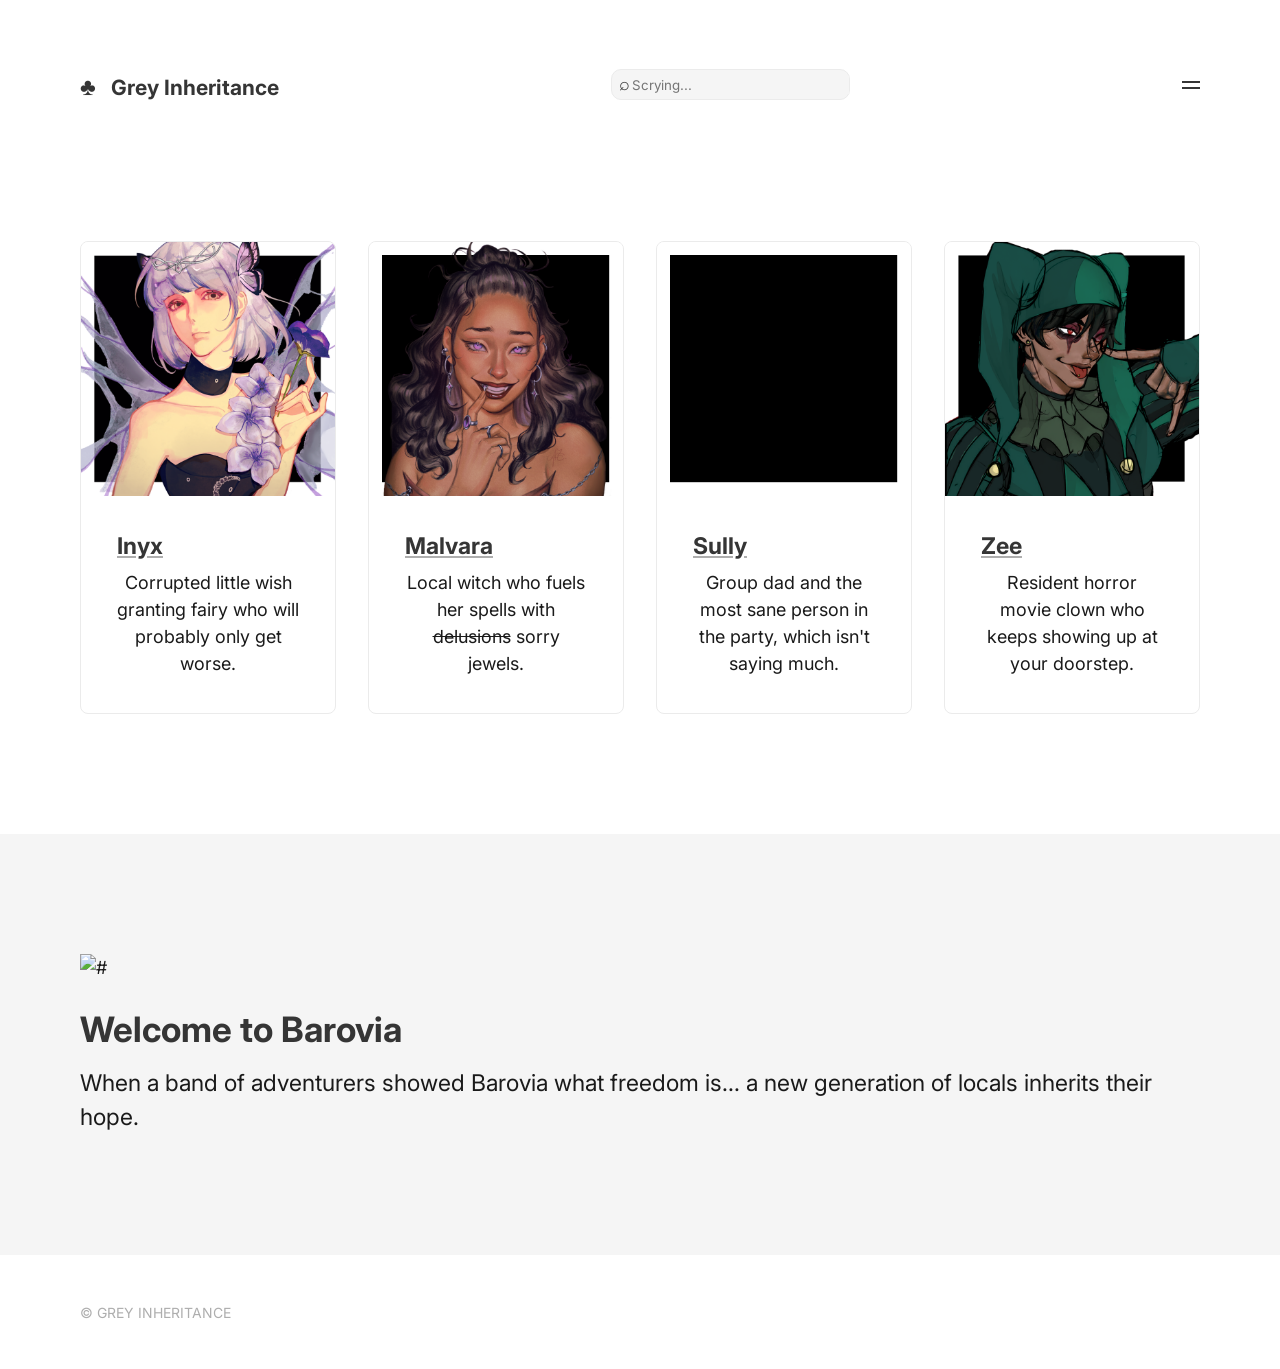
==== commit e7a27608: "Update index.html" ====
--- a/index.html
+++ b/index.html
@@ -41,8 +41,7 @@
           <form>
             <div class="ui-search-wrapper">
               <div class="ui-search-input">
-                ⌕ &nbsp;
-                <input type="search" class="ui-search-input-typer" placeholder="Scrying...">
+                ⌕<input type="search" class="ui-search-input-typer" placeholder="Scrying...">
               </div>
             </div>
           </form>
--- a/code/style.css
+++ b/code/style.css
@@ -406,15 +406,11 @@
 .ui-search-wrapper {
   width:max-content;
   display:flex;
-  align-items: left;
-  justify-content: left;
-  float:left;
-  margin-left:0px;
-  padding-left:0px;
+  justify-content: start!important;
 }
 
 .ui-search-input {
-  padding: 5px 0;
+  padding: 0 0 2px 7px;
   border-radius: 10px;
   border:1px solid var(--ui-color-border);
   background:var(--ui-color-background-secondary);
--- a/code/style.css
+++ b/code/style.css
@@ -406,15 +406,11 @@
 .ui-search-wrapper {
   width:max-content;
   display:flex;
-  align-items: left;
-  justify-content: left;
-  float:left;
-  margin-left:0px;
-  padding-left:0px;
+  justify-content: start!important;
 }
 
 .ui-search-input {
-  padding: 5px 0;
+  padding: 0 0 2px 7px;
   border-radius: 10px;
   border:1px solid var(--ui-color-border);
   background:var(--ui-color-background-secondary);
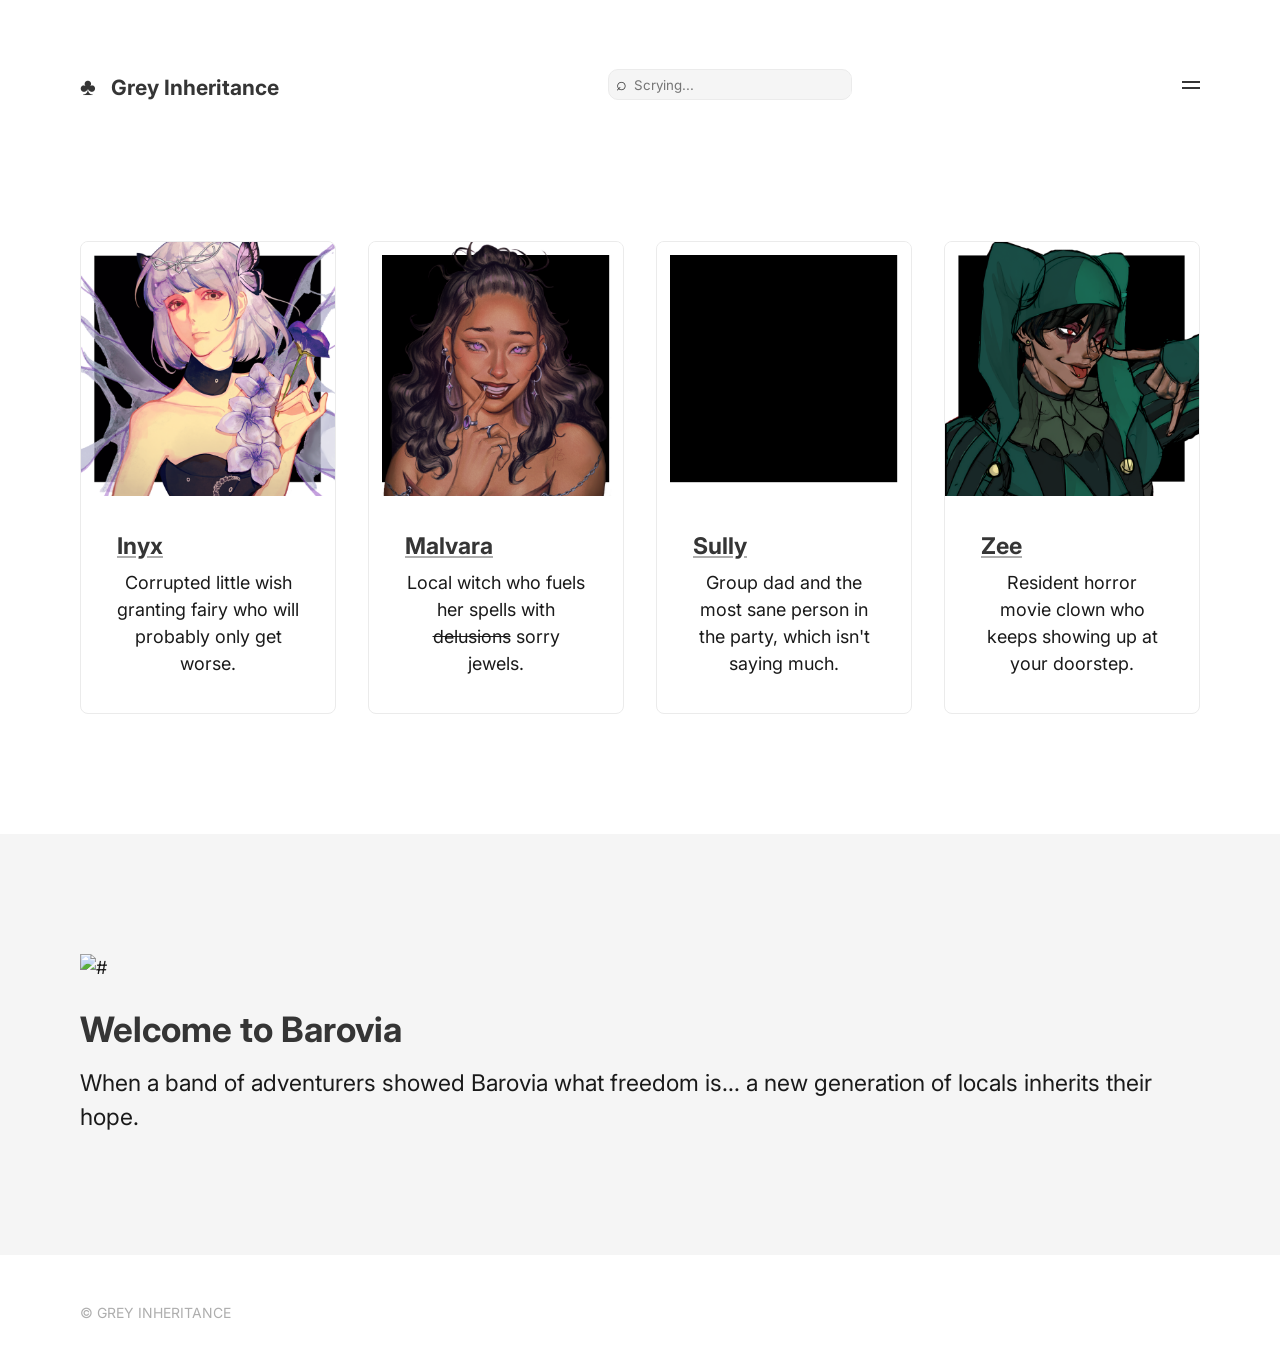
==== commit ec04ec24: "Update index.html" ====
--- a/index.html
+++ b/index.html
@@ -41,7 +41,7 @@
           <form>
             <div class="ui-search-wrapper">
               <div class="ui-search-input">
-                ⌕<input type="search" class="ui-search-input-typer" placeholder="Scrying...">
+                ⌕ <input type="search" class="ui-search-input-typer" placeholder="Scrying...">
               </div>
             </div>
           </form>
--- a/code/style.css
+++ b/code/style.css
@@ -407,6 +407,9 @@
   width:max-content;
   display:flex;
   justify-content: start!important;
+  float:left;
+  margin-left:0px;
+  padding-left:0px;
 }
 
 .ui-search-input {
@@ -425,6 +428,7 @@
   background:var(--ui-color-background-secondary);
   font-family:var(--ui-typography-typeface);
   color:var(--ui-color-typography-heading);
+  padding-bottom:2px;
   outline:none;
   border:none;
 }
--- a/code/style.css
+++ b/code/style.css
@@ -407,6 +407,9 @@
   width:max-content;
   display:flex;
   justify-content: start!important;
+  float:left;
+  margin-left:0px;
+  padding-left:0px;
 }
 
 .ui-search-input {
@@ -425,6 +428,7 @@
   background:var(--ui-color-background-secondary);
   font-family:var(--ui-typography-typeface);
   color:var(--ui-color-typography-heading);
+  padding-bottom:2px;
   outline:none;
   border:none;
 }
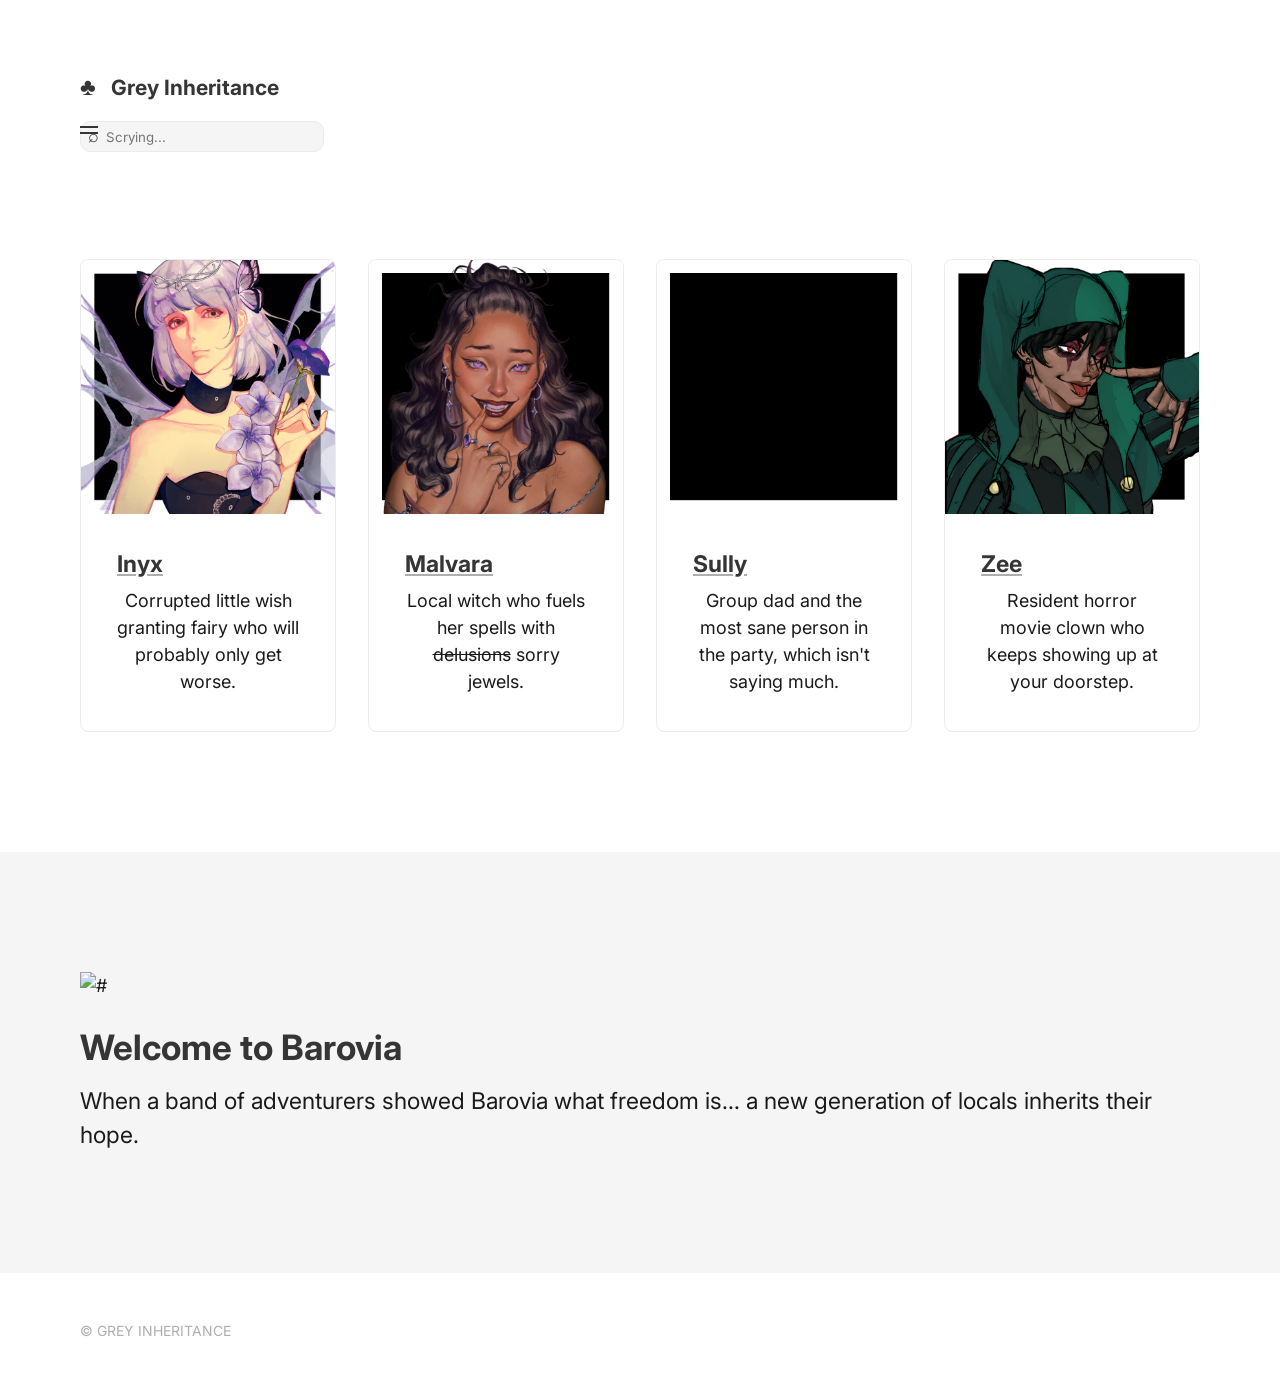
==== commit e4999de1: "Update index.html" ====
--- a/index.html
+++ b/index.html
@@ -34,7 +34,7 @@
   <body>
     <header role="banner" class="ui-section-header">
       <div class="ui-layout-container">
-        <div class="ui-section-header__layout ui-layout-flex">
+        <div class="ui-section-header__layout">
           <!-- TITLE -->
              <a href="/" style="text-decoration:none;"><h3><span style="font-size:1.5rem;">♣ </span>&nbsp; Grey Inheritance</h3></a>
           <!-- SEARCH BAR -->
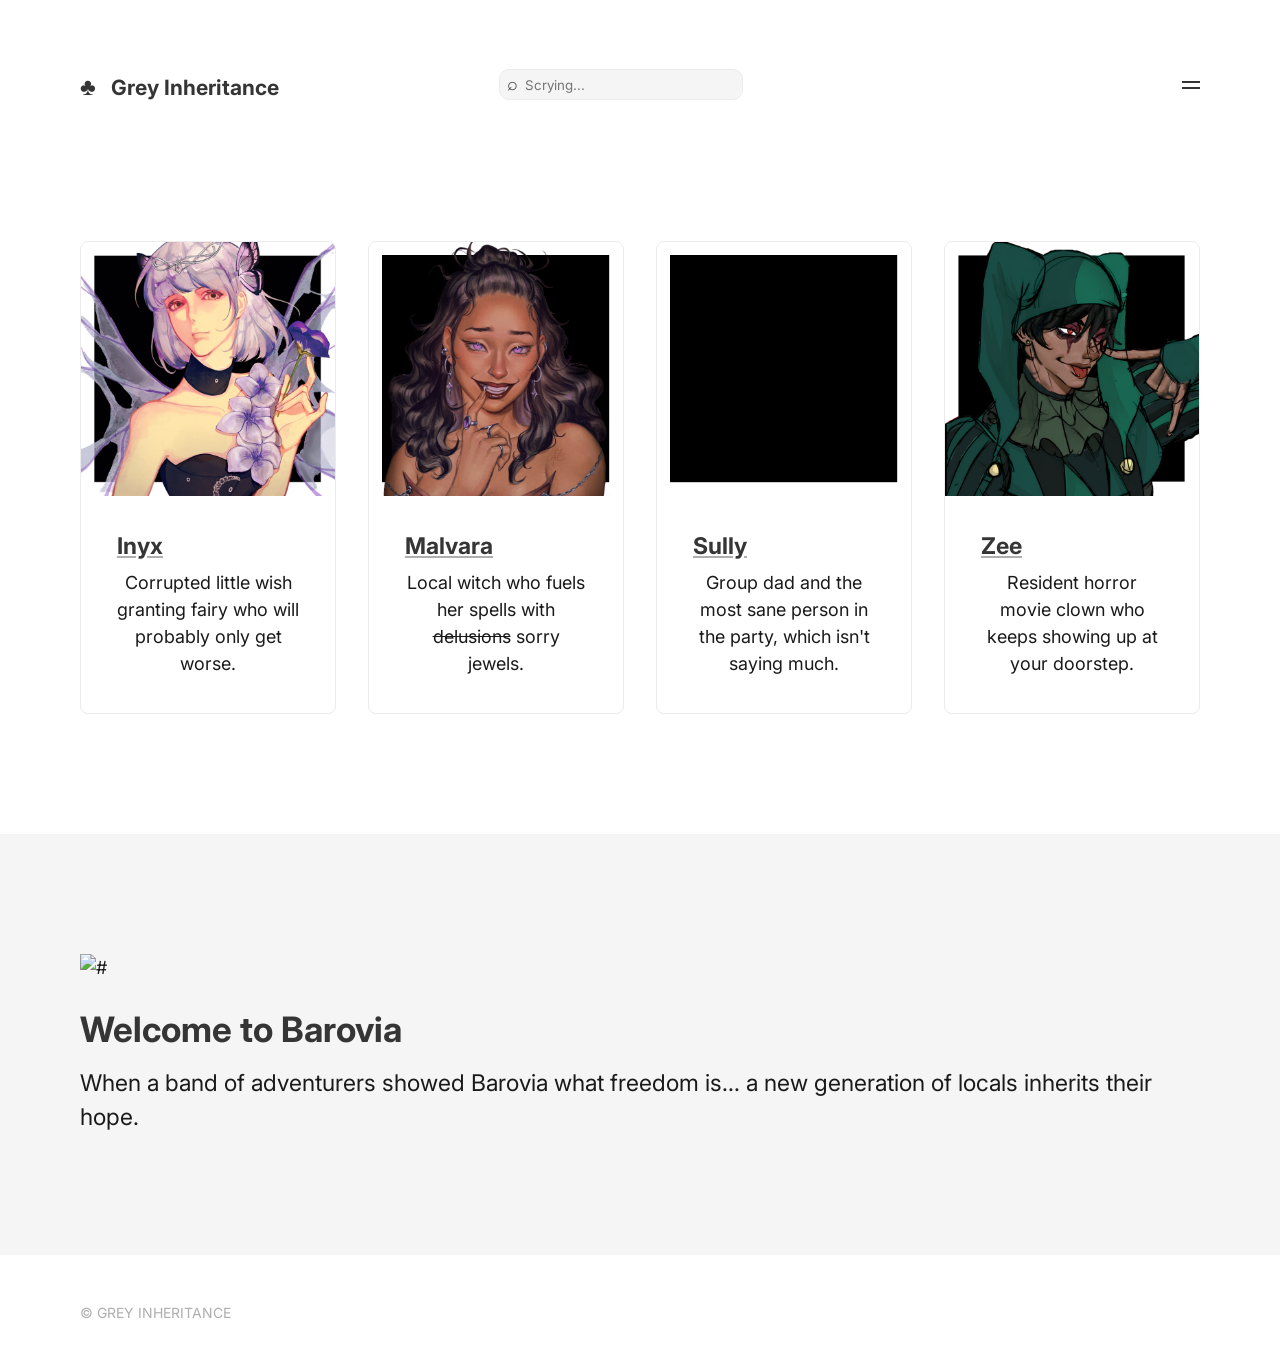
==== commit 5acb0fe7: "Update index.html" ====
--- a/index.html
+++ b/index.html
@@ -34,7 +34,7 @@
   <body>
     <header role="banner" class="ui-section-header">
       <div class="ui-layout-container">
-        <div class="ui-section-header__layout">
+        <div class="ui-section-header__layout ui-layout-flex">
           <!-- TITLE -->
              <a href="/" style="text-decoration:none;"><h3><span style="font-size:1.5rem;">♣ </span>&nbsp; Grey Inheritance</h3></a>
           <!-- SEARCH BAR -->
@@ -45,6 +45,7 @@
               </div>
             </div>
           </form>
+          <div class="blanker"></div>
           <!-- HAMBURGER -->
           <input type="checkbox" id="ui-section-header--menu-id">
           <label for="ui-section-header--menu-id" class="ui-section-header--menu-icon"></label>
--- a/code/style.css
+++ b/code/style.css
@@ -406,10 +406,6 @@
 .ui-search-wrapper {
   width:max-content;
   display:flex;
-  justify-content: start!important;
-  float:left;
-  margin-left:0px;
-  padding-left:0px;
 }
 
 .ui-search-input {
--- a/code/style.css
+++ b/code/style.css
@@ -406,10 +406,6 @@
 .ui-search-wrapper {
   width:max-content;
   display:flex;
-  justify-content: start!important;
-  float:left;
-  margin-left:0px;
-  padding-left:0px;
 }
 
 .ui-search-input {
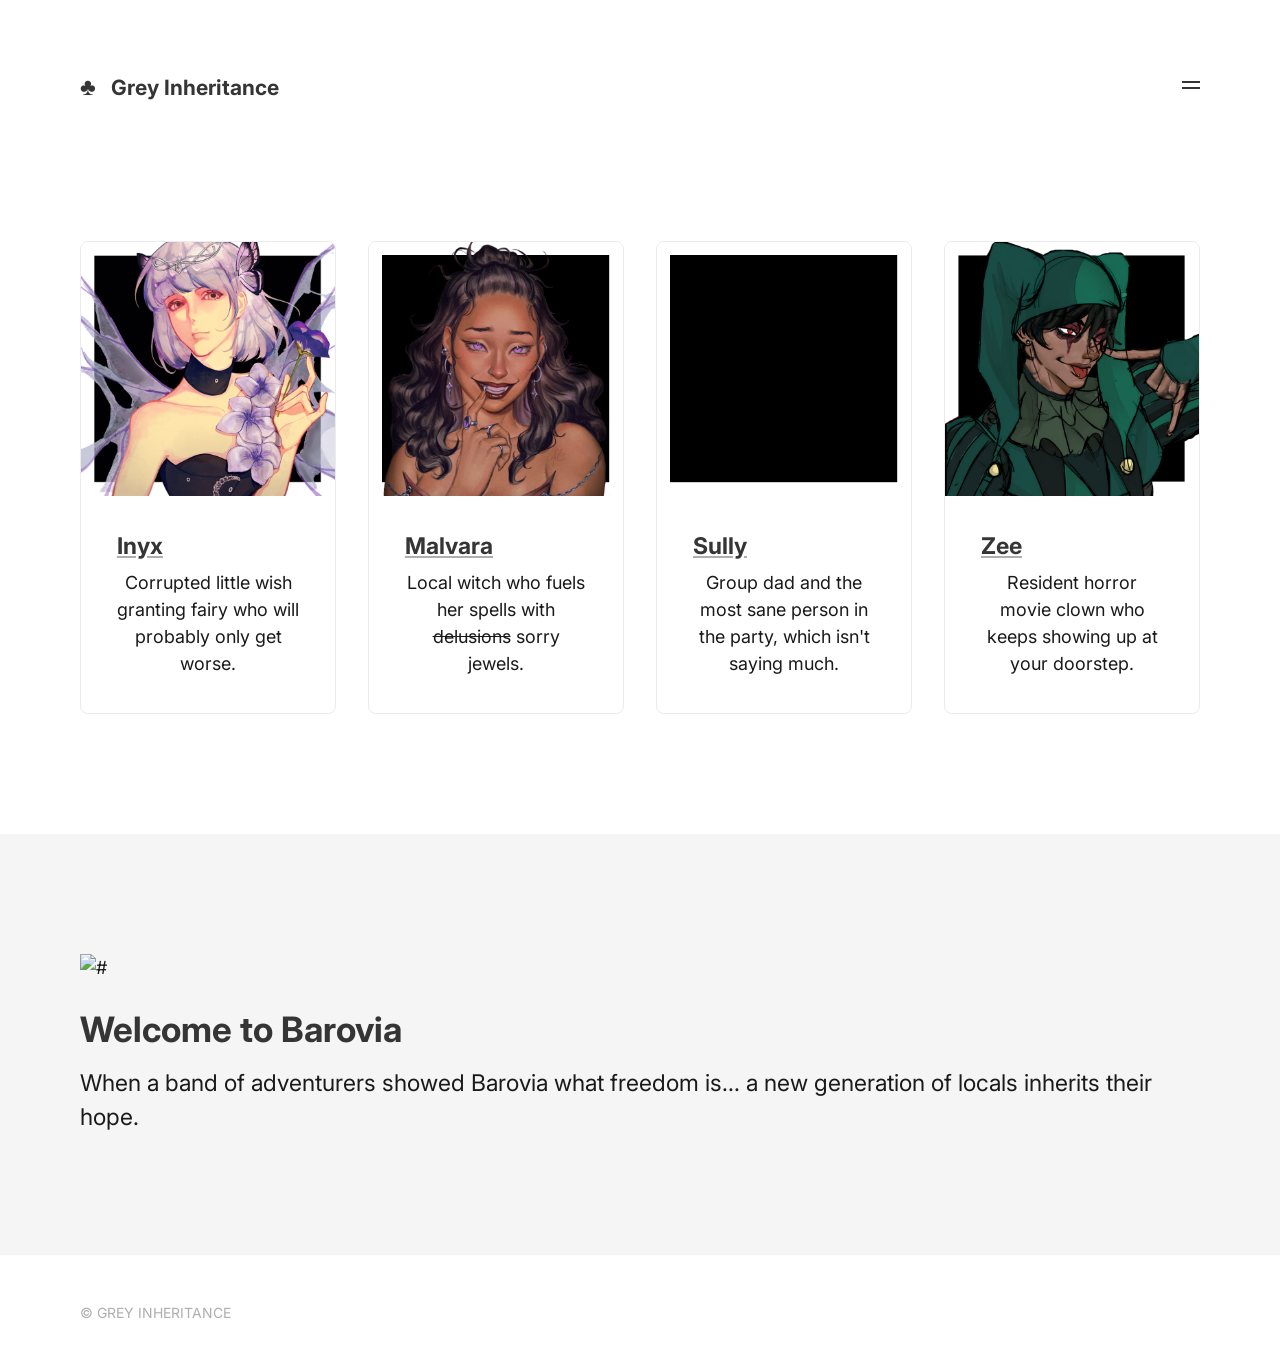
==== commit d51e960b: "Update index.html" ====
--- a/index.html
+++ b/index.html
@@ -37,7 +37,7 @@
         <div class="ui-section-header__layout ui-layout-flex">
           <!-- TITLE -->
              <a href="/" style="text-decoration:none;"><h3><span style="font-size:1.5rem;">♣ </span>&nbsp; Grey Inheritance</h3></a>
-          <!-- SEARCH BAR -->
+          <!-- SEARCH BAR
           <form>
             <div class="ui-search-wrapper">
               <div class="ui-search-input">
@@ -46,6 +46,7 @@
             </div>
           </form>
           <div class="blanker"></div>
+          -->
           <!-- HAMBURGER -->
           <input type="checkbox" id="ui-section-header--menu-id">
           <label for="ui-section-header--menu-id" class="ui-section-header--menu-icon"></label>
--- a/code/style.css
+++ b/code/style.css
@@ -832,6 +832,8 @@
     padding-top: 2rem;
   }
 
+  .blanker { width:0px; height:0px; display:none; }
+
   /*------------------------------------------------------------
   |
   | HERO
@@ -966,6 +968,8 @@
   SECTION
   ------------------------------------------------------------*/
 
+  .blanker { width:30vw; }
+
   /*------------------------------------------------------------
   |
   | HERO
--- a/code/style.css
+++ b/code/style.css
@@ -832,6 +832,8 @@
     padding-top: 2rem;
   }
 
+  .blanker { width:0px; height:0px; display:none; }
+
   /*------------------------------------------------------------
   |
   | HERO
@@ -966,6 +968,8 @@
   SECTION
   ------------------------------------------------------------*/
 
+  .blanker { width:30vw; }
+
   /*------------------------------------------------------------
   |
   | HERO
